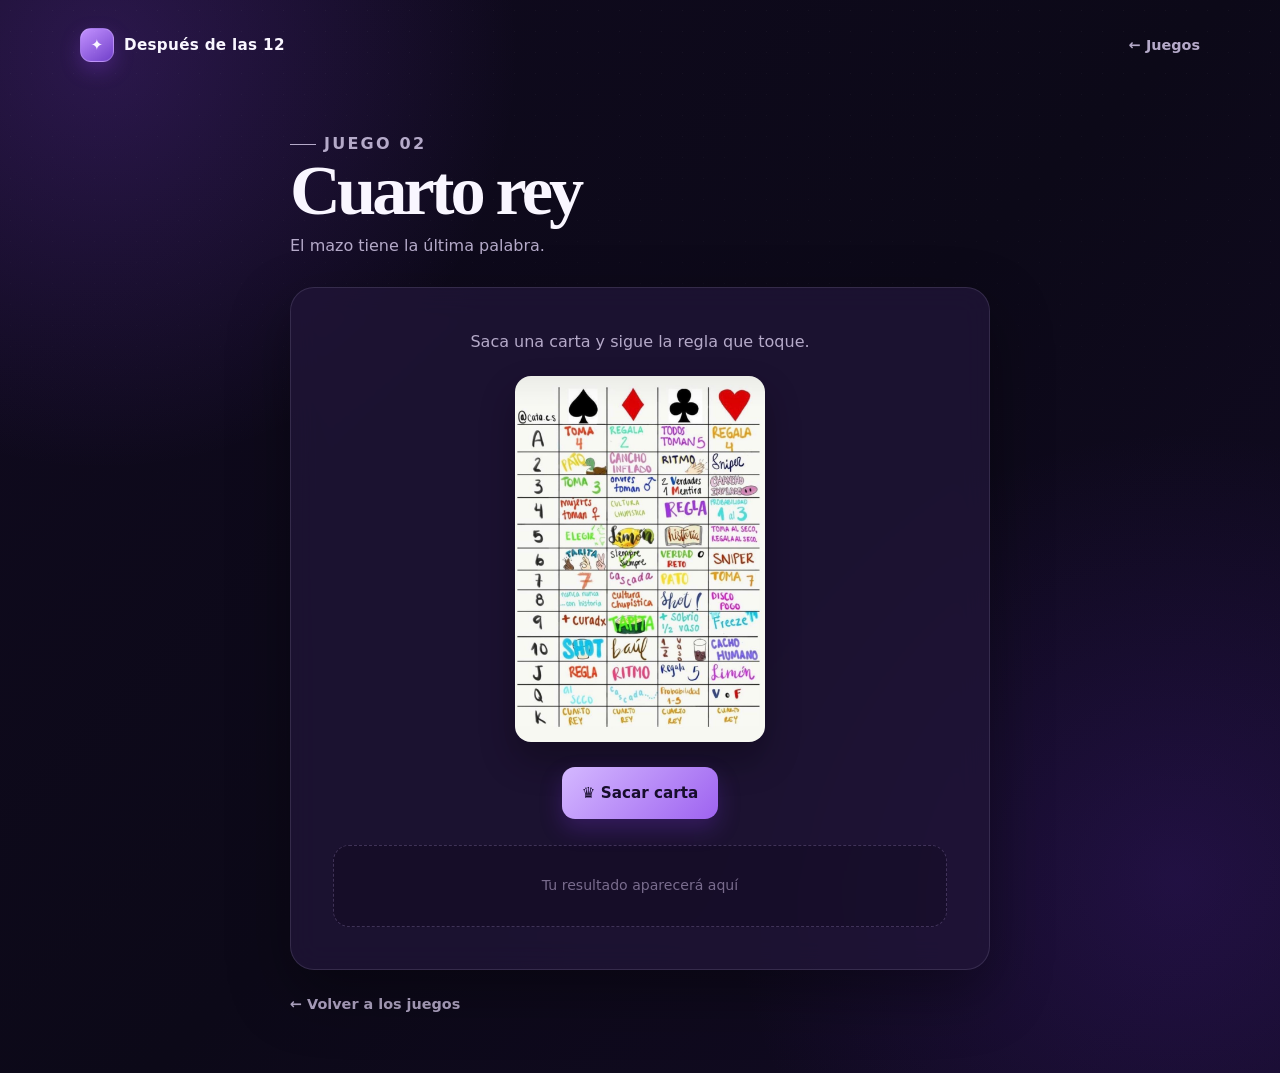
==== cuarto_rey.html @ 09a82eea "Add files via upload" ====
<!DOCTYPE html>
<html lang="es">
<head>
  <meta charset="UTF-8">
  <meta name="viewport" content="width=device-width, initial-scale=1.0">
  <meta name="theme-color" content="#100a1f">
  <title>Cuarto rey · Después de las 12</title>
  <link rel="stylesheet" href="styles.css">
</head>
<body>
  <header class="site-header"><a class="brand" href="index.html"><span class="brand-mark">✦</span> Después de las 12</a><a class="header-link" href="index.html">← Juegos</a></header>
  <main class="game-shell">
    <section class="game-intro"><p class="eyebrow">Juego 02</p><h1>Cuarto rey</h1><p>El mazo tiene la última palabra.</p></section>
    <section class="game-content">
      <p>Saca una carta y sigue la regla que toque.</p>
      <img id="cuarto-rey-img" src="cuartorey.jpg" alt="Mazo del juego Cuarto rey" class="game-img">
      <button class="action-btn" type="button" onclick="cuartoReyAccion()">♛ Sacar carta</button>
      <div id="cuarto-rey-resultado" class="resultado" aria-live="polite"></div>
    </section>
    <div class="back-menu"><a href="index.html" class="back-btn">← Volver a los juegos</a></div>
  </main>
  <script src="script.js"></script>
</body>
</html>
---- styles.css ----
:root {
  --bg: #100a1f;
  --bg-deep: #080510;
  --surface: rgba(32, 21, 56, .78);
  --surface-strong: #23163d;
  --line: rgba(225, 211, 255, .13);
  --text: #f9f6ff;
  --muted: #b5aac9;
  --accent: #aa73ff;
  --accent-light: #d4b8ff;
  --accent-dark: #7c42d3;
  --shadow: 0 24px 60px rgba(0, 0, 0, .35);
}

* { box-sizing: border-box; }

html { min-height: 100%; background: var(--bg-deep); }

body {
  min-height: 100vh;
  margin: 0;
  color: var(--text);
  font-family: ui-sans-serif, system-ui, -apple-system, BlinkMacSystemFont, "Segoe UI", sans-serif;
  background:
    radial-gradient(circle at 8% 5%, rgba(141, 72, 239, .22), transparent 26rem),
    radial-gradient(circle at 92% 82%, rgba(91, 38, 183, .22), transparent 28rem),
    linear-gradient(135deg, #100a1f 0%, #0c0918 52%, #130b25 100%);
  text-align: center;
}

body::before {
  content: '';
  position: fixed;
  inset: 0;
  pointer-events: none;
  opacity: .32;
  background-image: radial-gradient(rgba(255,255,255,.14) .65px, transparent .65px);
  background-size: 21px 21px;
  mask-image: linear-gradient(to bottom, black, transparent 68%);
}

a, button, input { -webkit-tap-highlight-color: transparent; }

.site-header {
  width: min(1120px, calc(100% - 40px));
  margin: 0 auto;
  padding: 28px 0 14px;
  display: flex;
  align-items: center;
  justify-content: space-between;
}

.brand {
  display: inline-flex;
  align-items: center;
  gap: 10px;
  color: var(--text);
  text-decoration: none;
  font-size: .95rem;
  font-weight: 700;
  letter-spacing: .02em;
}

.brand-mark {
  display: grid;
  width: 34px;
  height: 34px;
  place-items: center;
  border: 1px solid rgba(215, 183, 255, .35);
  border-radius: 11px;
  background: linear-gradient(145deg, #c291ff, #7140ca);
  box-shadow: 0 8px 20px rgba(126, 60, 213, .32);
}

.header-link, .back-btn {
  display: inline-flex;
  align-items: center;
  gap: 8px;
  color: var(--muted);
  text-decoration: none;
  font-size: .9rem;
  font-weight: 600;
  transition: color .2s ease, background .2s ease, transform .2s ease;
}
.header-link:hover, .back-btn:hover { color: var(--text); transform: translateX(-2px); }

main { position: relative; z-index: 1; }

.home-shell, .game-shell {
  width: min(1120px, calc(100% - 40px));
  margin: 0 auto;
}

.home-hero { padding: 74px 0 46px; max-width: 690px; }
.eyebrow {
  display: inline-flex;
  align-items: center;
  gap: 8px;
  margin: 0 0 19px;
  color: var(--accent-light);
  font-size: .72rem;
  font-weight: 700;
  letter-spacing: .14em;
  text-transform: uppercase;
}
.eyebrow::before { content: ''; width: 26px; height: 1px; background: currentColor; }

h1, h2, p { margin-top: 0; }
h1 {
  margin-bottom: 18px;
  font-family: Georgia, 'Times New Roman', serif;
  font-size: clamp(3.1rem, 8vw, 5.8rem);
  line-height: .95;
  letter-spacing: -.055em;
}
.home-hero h1 span { color: var(--accent-light); font-style: italic; }
.hero-copy { max-width: 500px; margin-bottom: 0; color: var(--muted); font-size: 1.08rem; line-height: 1.65; }

.game-menu {
  display: grid;
  grid-template-columns: repeat(4, 1fr);
  gap: 14px;
  padding-bottom: 54px;
}
.game-btn {
  position: relative;
  display: flex;
  min-height: 210px;
  padding: 23px;
  flex-direction: column;
  justify-content: space-between;
  overflow: hidden;
  color: var(--text);
  text-align: left;
  text-decoration: none;
  border: 1px solid var(--line);
  border-radius: 20px;
  background: linear-gradient(145deg, rgba(46, 30, 79, .88), rgba(25, 16, 44, .86));
  box-shadow: 0 12px 28px rgba(0, 0, 0, .15);
  transition: border-color .25s ease, transform .25s ease, box-shadow .25s ease;
}
.game-btn::after { content: ''; position: absolute; width: 130px; height: 130px; right: -47px; bottom: -53px; border-radius: 50%; background: var(--card-glow, rgba(180, 120, 255, .28)); filter: blur(3px); }
.game-btn:hover { border-color: rgba(211, 181, 255, .48); box-shadow: 0 20px 35px rgba(0,0,0,.25); transform: translateY(-5px); }
.game-btn:nth-child(2) { --card-glow: rgba(100, 104, 255, .26); }
.game-btn:nth-child(3) { --card-glow: rgba(244, 112, 190, .24); }
.game-btn:nth-child(4) { --card-glow: rgba(192, 130, 57, .24); }
.game-icon { display: grid; width: 46px; height: 46px; place-items: center; border-radius: 14px; font-size: 1.38rem; background: rgba(255,255,255,.08); }
.game-btn strong { display: block; font-family: Georgia, 'Times New Roman', serif; font-size: 1.5rem; letter-spacing: -.03em; }
.game-btn small { display: block; margin-top: 5px; color: var(--muted); font-size: .8rem; line-height: 1.45; }
.game-arrow { position: relative; z-index: 1; align-self: flex-end; color: var(--accent-light); font-size: 1.3rem; }

.game-shell { max-width: 700px; padding: 54px 0 60px; }
.game-intro { margin-bottom: 28px; text-align: left; }
.game-intro h1 { margin-bottom: 10px; font-size: clamp(2.7rem, 7vw, 4.4rem); }
.game-intro p { margin-bottom: 0; color: var(--muted); font-size: 1rem; line-height: 1.55; }
.game-content {
  padding: clamp(25px, 5vw, 42px);
  border: 1px solid var(--line);
  border-radius: 24px;
  background: var(--surface);
  box-shadow: var(--shadow);
  backdrop-filter: blur(15px);
}
.game-content > p { margin-bottom: 22px; color: var(--muted); line-height: 1.55; }

.number-form { display: flex; gap: 10px; }
input[type="number"] {
  min-width: 0;
  width: 100%;
  padding: 15px 17px;
  color: var(--text);
  font: inherit;
  font-size: 1rem;
  text-align: center;
  border: 1px solid rgba(225, 211, 255, .19);
  border-radius: 13px;
  outline: none;
  background: rgba(8, 5, 16, .45);
  transition: border-color .2s ease, box-shadow .2s ease;
}
input[type="number"]:focus { border-color: var(--accent); box-shadow: 0 0 0 4px rgba(170, 115, 255, .14); }

.action-btn {
  display: inline-flex;
  align-items: center;
  justify-content: center;
  gap: 8px;
  min-height: 52px;
  padding: 14px 20px;
  border: 0;
  border-radius: 13px;
  color: #170d2c;
  font: inherit;
  font-size: .95rem;
  font-weight: 700;
  cursor: pointer;
  background: linear-gradient(135deg, #d4b8ff, #9e63f0);
  box-shadow: 0 10px 22px rgba(120, 55, 211, .28);
  transition: transform .2s ease, box-shadow .2s ease, filter .2s ease;
}
.action-btn:hover { filter: brightness(1.07); box-shadow: 0 14px 28px rgba(120, 55, 211, .42); transform: translateY(-2px); }
.action-btn:active { transform: translateY(0); }
.number-form .action-btn { flex: 0 0 auto; }
.action-grid { display: grid; grid-template-columns: repeat(3, 1fr); gap: 10px; }
.action-grid .action-btn { color: var(--text); background: rgba(255,255,255,.07); box-shadow: none; border: 1px solid var(--line); }
.action-grid .action-btn:hover { border-color: rgba(211,181,255,.4); background: rgba(170,115,255,.16); }

.resultado {
  display: grid;
  min-height: 82px;
  margin-top: 26px;
  padding: 19px 18px;
  place-items: center;
  color: var(--accent-light);
  font-family: Georgia, 'Times New Roman', serif;
  font-size: clamp(1.18rem, 3.4vw, 1.5rem);
  line-height: 1.4;
  border: 1px dashed rgba(215, 183, 255, .22);
  border-radius: 16px;
  background: rgba(7, 4, 15, .22);
}
.resultado:empty::before { content: 'Tu resultado aparecerá aquí'; color: rgba(202, 185, 224, .55); font-family: ui-sans-serif, system-ui, sans-serif; font-size: .88rem; }

.game-img { display: block; width: min(250px, 80%); height: auto; margin: 5px auto 25px; border-radius: 16px; box-shadow: 0 18px 35px rgba(0,0,0,.28); }
.back-menu { margin-top: 24px; text-align: left; }

@media (max-width: 760px) {
  .game-menu { grid-template-columns: repeat(2, 1fr); }
  .home-hero { padding-top: 54px; }
  .game-btn { min-height: 175px; }
}
@media (max-width: 480px) {
  .site-header, .home-shell, .game-shell { width: min(100% - 28px, 1120px); }
  .site-header { padding-top: 18px; }
  .brand { font-size: .84rem; }
  .header-link { font-size: .78rem; }
  .game-menu { gap: 10px; }
  .game-btn { min-height: 155px; padding: 17px; border-radius: 16px; }
  .game-btn strong { font-size: 1.22rem; }
  .game-btn small { display: none; }
  .game-shell { padding-top: 35px; }
  .number-form { flex-direction: column; }
  .number-form .action-btn { width: 100%; }
  .action-grid { grid-template-columns: 1fr; }
}
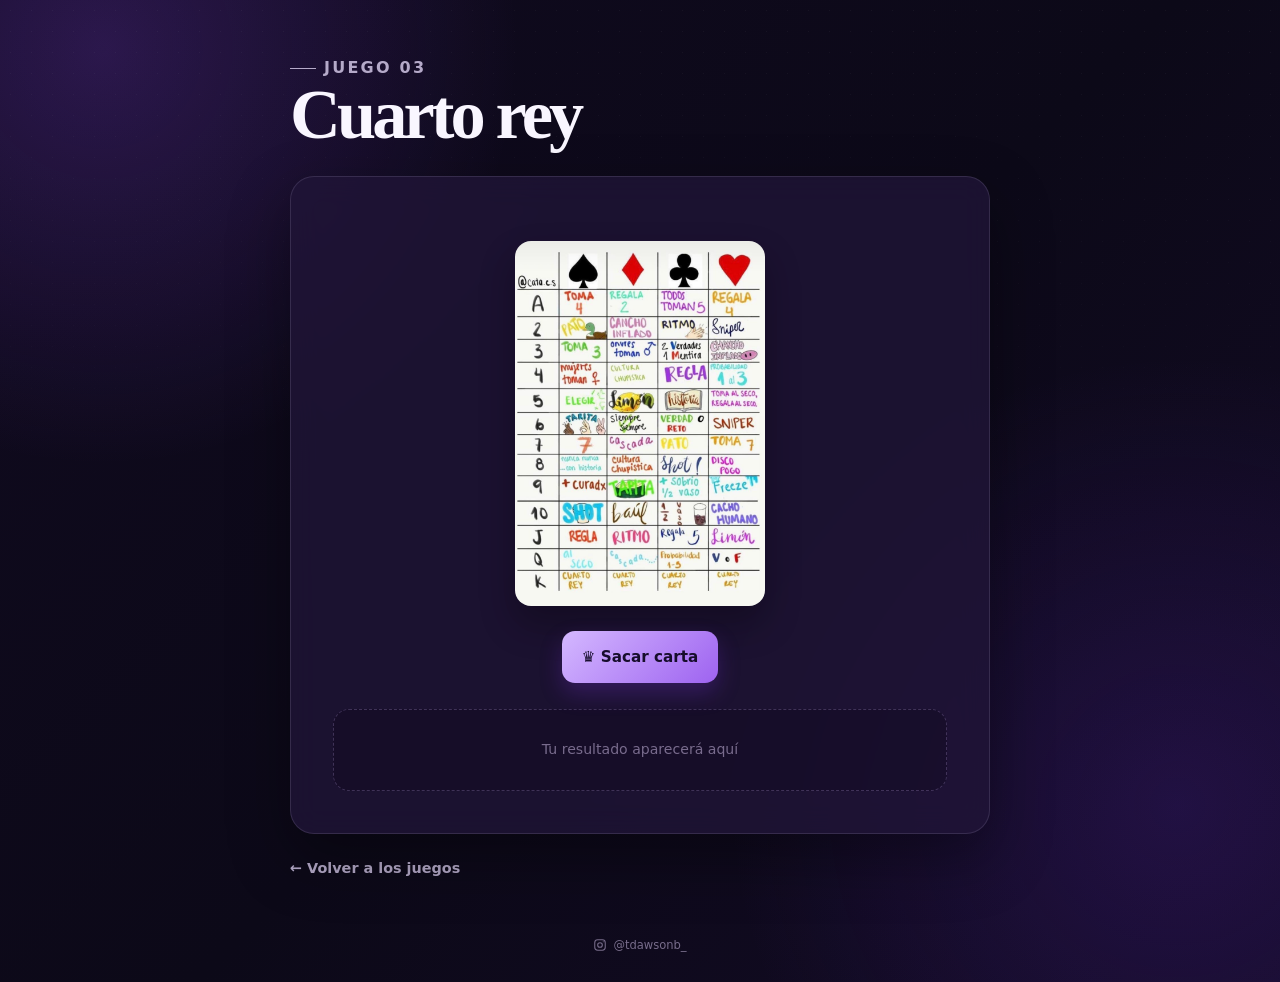
==== commit f5a0e8d2: "Add files via upload" ====
--- a/cuarto_rey.html
+++ b/cuarto_rey.html
@@ -4,21 +4,21 @@
   <meta charset="UTF-8">
   <meta name="viewport" content="width=device-width, initial-scale=1.0">
   <meta name="theme-color" content="#100a1f">
-  <title>Cuarto rey · Después de las 12</title>
+  <title>Cuarto rey</title>
   <link rel="stylesheet" href="styles.css">
 </head>
 <body>
-  <header class="site-header"><a class="brand" href="index.html"><span class="brand-mark">✦</span> Después de las 12</a><a class="header-link" href="index.html">← Juegos</a></header>
   <main class="game-shell">
-    <section class="game-intro"><p class="eyebrow">Juego 02</p><h1>Cuarto rey</h1><p>El mazo tiene la última palabra.</p></section>
+    <section class="game-intro"><p class="eyebrow">Juego 03</p><h1>Cuarto rey</h1><p></p></section>
     <section class="game-content">
-      <p>Saca una carta y sigue la regla que toque.</p>
+      <p></p>
       <img id="cuarto-rey-img" src="cuartorey.jpg" alt="Mazo del juego Cuarto rey" class="game-img">
       <button class="action-btn" type="button" onclick="cuartoReyAccion()">♛ Sacar carta</button>
       <div id="cuarto-rey-resultado" class="resultado" aria-live="polite"></div>
     </section>
     <div class="back-menu"><a href="index.html" class="back-btn">← Volver a los juegos</a></div>
   </main>
+  <footer class="site-footer"><a class="instagram-link" href="https://www.instagram.com/tdawsonb_/" target="_blank" rel="noopener noreferrer" aria-label="Instagram de tdawsonb_"><svg class="instagram-icon" viewBox="0 0 24 24" aria-hidden="true"><rect x="3" y="3" width="18" height="18" rx="5"></rect><circle cx="12" cy="12" r="4"></circle><path d="M17.5 6.5h.01"></path></svg>@tdawsonb_</a></footer>
   <script src="script.js"></script>
 </body>
 </html>
--- a/styles.css
+++ b/styles.css
@@ -118,7 +118,7 @@
 
 .game-menu {
   display: grid;
-  grid-template-columns: repeat(4, 1fr);
+  grid-template-columns: repeat(auto-fit, minmax(185px, 1fr));
   gap: 14px;
   padding-bottom: 54px;
 }
@@ -179,6 +179,25 @@
   transition: border-color .2s ease, box-shadow .2s ease;
 }
 input[type="number"]:focus { border-color: var(--accent); box-shadow: 0 0 0 4px rgba(170, 115, 255, .14); }
+.game-textarea, select {
+  width: 100%;
+  padding: 14px 16px;
+  color: var(--text);
+  font: inherit;
+  border: 1px solid rgba(225, 211, 255, .19);
+  border-radius: 13px;
+  outline: none;
+  background: rgba(8, 5, 16, .45);
+}
+.game-textarea { resize: vertical; }
+.game-textarea:focus, select:focus { border-color: var(--accent); box-shadow: 0 0 0 4px rgba(170, 115, 255, .14); }
+.impostor-options { display: grid; grid-template-columns: 1fr 100px; gap: 10px; margin-top: 10px; }
+.impostor-options input { width: 100%; }
+.impostor-start { width: 100%; margin-top: 12px; }
+.impostor-stage { display: grid; gap: 12px; margin-top: 24px; }
+.turn-card { padding: 14px; color: var(--accent-light); font-weight: 700; border: 1px solid var(--line); border-radius: 13px; background: rgba(7, 4, 15, .22); }
+.impostor-word { min-height: 72px; margin-top: 0; }
+.timer { padding: 10px; color: var(--accent-light); font-family: Georgia, 'Times New Roman', serif; font-size: 2.3rem; font-weight: 700; letter-spacing: .04em; }
 
 .action-btn {
   display: inline-flex;
@@ -205,6 +224,13 @@
 .action-grid .action-btn { color: var(--text); background: rgba(255,255,255,.07); box-shadow: none; border: 1px solid var(--line); }
 .action-grid .action-btn:hover { border-color: rgba(211,181,255,.4); background: rgba(170,115,255,.16); }
 
+.rules-heading { margin: 30px 0 12px; color: var(--text); font-size: .8rem; font-weight: 700; letter-spacing: .1em; text-align: left; text-transform: uppercase; }
+.card-rules { display: grid; grid-template-columns: repeat(2, 1fr); overflow: hidden; border: 1px solid var(--line); border-radius: 15px; text-align: left; }
+.card-rule { display: flex; gap: 10px; align-items: baseline; min-height: 48px; padding: 12px 13px; color: var(--muted); font-size: .86rem; line-height: 1.35; border-bottom: 1px solid var(--line); }
+.card-rule:nth-last-child(-n + 2) { border-bottom: 0; }
+.card-rule:nth-child(odd) { border-right: 1px solid var(--line); }
+.card-rank { flex: 0 0 20px; color: var(--accent-light); font-weight: 700; }
+
 .resultado {
   display: grid;
   min-height: 82px;
@@ -223,6 +249,10 @@
 
 .game-img { display: block; width: min(250px, 80%); height: auto; margin: 5px auto 25px; border-radius: 16px; box-shadow: 0 18px 35px rgba(0,0,0,.28); }
 .back-menu { margin-top: 24px; text-align: left; }
+.site-footer { position: relative; z-index: 1; padding: 0 20px 26px; }
+.instagram-link { display: inline-flex; align-items: center; gap: 6px; color: rgba(202, 185, 224, .56); font-size: .72rem; text-decoration: none; transition: color .2s ease; }
+.instagram-link:hover { color: var(--accent-light); }
+.instagram-icon { width: 14px; height: 14px; fill: none; stroke: currentColor; stroke-linecap: round; stroke-linejoin: round; stroke-width: 1.8; }
 
 @media (max-width: 760px) {
   .game-menu { grid-template-columns: repeat(2, 1fr); }
@@ -240,6 +270,10 @@
   .game-btn small { display: none; }
   .game-shell { padding-top: 35px; }
   .number-form { flex-direction: column; }
+  .impostor-options { grid-template-columns: 1fr 82px; }
   .number-form .action-btn { width: 100%; }
   .action-grid { grid-template-columns: 1fr; }
-}
+  .card-rules { grid-template-columns: 1fr; }
+  .card-rule:nth-child(odd) { border-right: 0; }
+  .card-rule:nth-last-child(2) { border-bottom: 1px solid var(--line); }
+}
